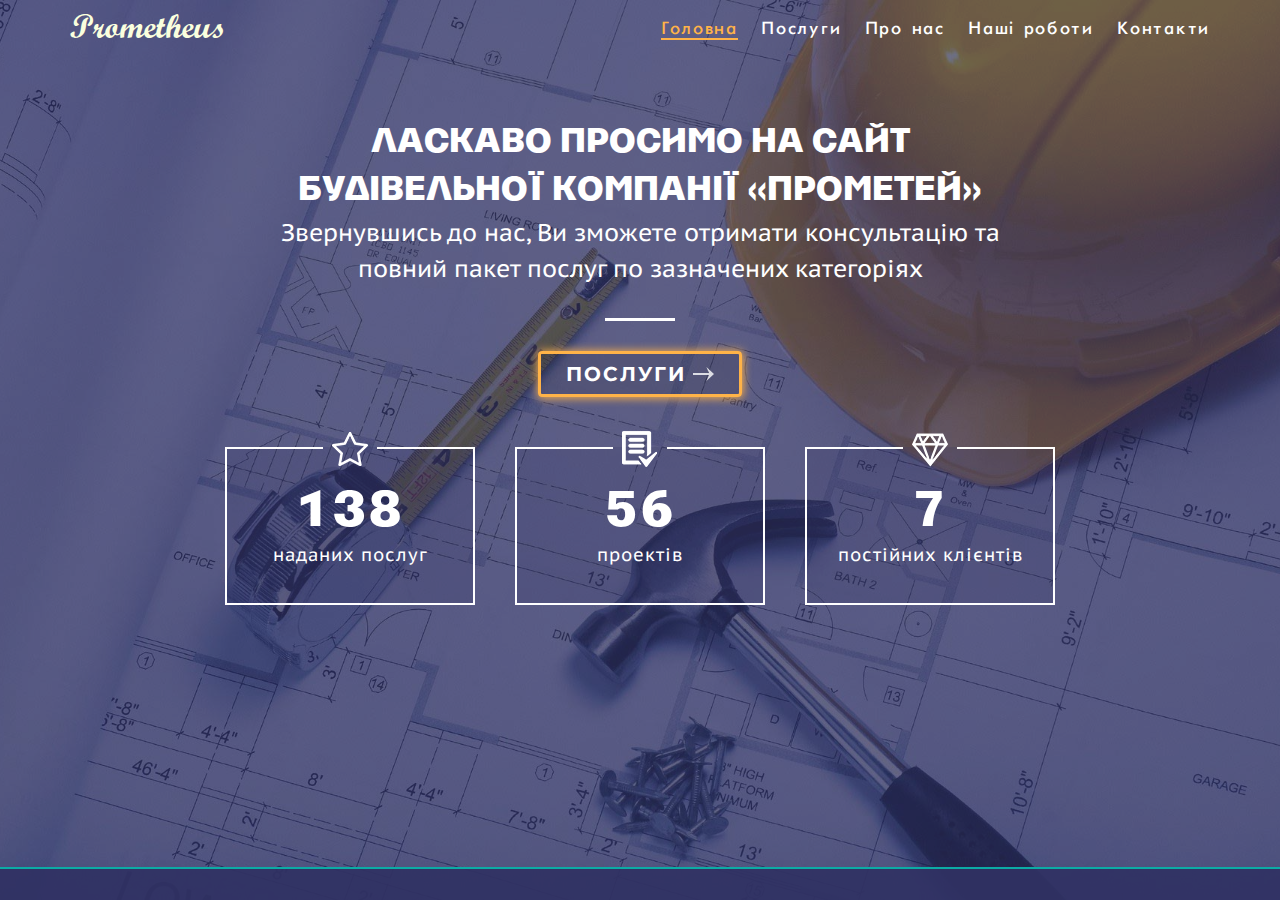
==== index.html @ 75ffff32 "Update index.html" ====
<!DOCTYPE html>
<html>
<head>
	<meta charset="utf-8">
	<title>Prometheus | Головна (Alpha)</title>
	<meta name="viewport" content="width=device-width">
	<link rel="shortcut icon" href="assets/img/icons/torch16.ico" type="image/x-icon">
	<link rel="stylesheet" type="text/css" href="assets/css/style.css">
</head>
<body>
	<div class="wrapper">
		<div class="container">
			<header class="header">
				<div class="header-items">
					<a href="https://whilestudent.github.io/prometheus/" class="header__logo">Prometheus</a>
					<div class="header__burger"><span></span></div>
					<nav class="header__menu">
						<ul>
							<li class="header__link header__link_active"><a href="/index.html">Головна</a></li>
							<li class="header__link"><a href="#">Послуги</a></li>
							<li class="header__link"><a href="#">Про нас</a></li>
							<li class="header__link"><a href="#">Нашi роботи</a></li>
							<li class="header__link"><a href="#">Контакти</a></li>
						</ul>
					</nav>
				</div>
			</header>
			<main class="content">
				<div class="welcome-text">
					<div class="welcome-text__title">Ласкаво просимо на сайт будівельної компанії «Прометей»</div>
					<div class="welcome-text__subtitle">Звернувшись до нас, Ви зможете отримати консультацію та повний пакет послуг по зазначених категоріях</div>
				</div>
				<a class="button-services" href="#">
					<span>Послуги</span>
				</a>

				<div class="progress">
					<div class="progress__item">
						<span class="progress__item-icon star"></span>
						<p class="progress__count">138</p>
						<p class="progress__text">наданих послуг</p>
					</div>

					<div class="progress__item">
						<span class="progress__item-icon tasks"></span>
						<p class="progress__count">56</p>
						<p class="progress__text">проектів</p>
					</div>
					<div class="progress__item">
						<span class="progress__item-icon favourite"></span>
						<p class="progress__count">7</p>
						<p class="progress__text">постійних клієнтів</p>
					</div>
				</div>

			</main>
			<footer class="footer">
				
			</footer>
		</div>
	</div>
	<script src="https://code.jquery.com/jquery-3.5.1.min.js"></script>
	<script src="assets/js/script.js"></script>
</body>
</html>
---- assets/css/style.css ----
/*null*/
*{
	padding: 0;
	margin: 0;
	border: 0;
}
*,*:before,*:after{
	-moz-box-sizing: border-box;
	-webkit-box-sizing: border-box;
	box-sizing: border-box;
}
:focus,:active{outline: none;}
a:focus,a:active{outline: none;}
nav,footer,header,aside{display: block;}
html,body{
	height: 100%;
	width: 100%;
	font-size: 100%;
	line-height: 1;
	font-size: 14px;
	-ms-text-size-adjust: 100%;
	-moz-text-size-adjust: 100%;
	-webkit-text-size-adjust: 100%;
}
input,button,textarea{font-family:inherit;}
input::-ms-clear{display: none;}
button{cursor: pointer;}
button::-moz-focus-inner {padding:0;border:0;}
a, a:visited{text-decoration:none;color:#fff;}
a:hover{text-decoration: none;}
ul li{list-style: none;}
img{vertical-align: top;}
h1,h2,h3,h4,h5,h6{font-size:inherit;font-weight: 400;}
/*--------------------*/
@font-face {
	font-family: 'ScriptMT-Bold';
	src: url('../fonts/ScriptMT-Bold.eot');
	src: local('☺'), url('../fonts/ScriptMT-Bold.woff') format('woff'), url('../fonts/ScriptMT-Bold.ttf') format('truetype'), url('../fonts/ScriptMT-Bold.svg') format('svg');
	font-weight: normal;
	font-style: normal;
}

@font-face {
	font-family: 'FuturaNormal';
	src: url('../fonts/FuturaNormal.eot');
	src: local('☺'), url('../fonts/FuturaNormal.woff') format('woff'), url('../fonts/FuturaNormal.ttf') format('truetype'), url('../fonts/FuturaNormal.svg') format('svg');
	font-weight: normal;
	font-style: normal;
}
@font-face {
	font-family: 'Parangon530C';
	src: url('../fonts/Parangon530C.eot');
	src: local('☺'), url('../fonts/Parangon530C.woff') format('woff'), url('../fonts/Parangon530C.ttf') format('truetype'), url('../fonts/Parangon530C.svg') format('svg');
	font-weight: normal;
	font-style: normal;
}
@font-face {
	font-family: 'PTSansCaption';
	src: url('../fonts/PTSansCaption.eot');
	src: local('☺'), url('../fonts/PTSansCaption.woff') format('woff'), url('../fonts/PTSansCaption.ttf') format('truetype'), url('../fonts/PTSansCaption.svg') format('svg');
	font-weight: normal;
	font-style: normal;
}
@font-face {
	font-family: 'MontserratBold';
	src: url('../fonts/MontserratBold.eot');
	src: local('☺'), url('../fonts/MontserratBold.woff') format('woff'), url('../fonts/MontserratBold.ttf') format('truetype'), url('../fonts/MontserratBold.svg') format('svg');
	font-weight: normal;
	font-style: normal;
}

body, html { 
    width: 100%;
    height: 100%;
}

body {
	background-image: url(../img/background/background.jpg);
	background-color: #303263;
	background-position: center center;
	background-attachment: fixed;
	background-repeat: no-repeat;
	background-size: cover;
	position: relative;
}
.wrapper {
	position: absolute;
	background-color: rgba(48, 50, 99, 0.7);
	background-attachment: fixed;
	background-size: cover;
    width: 100%;
    height: 100vh;
	overflow: auto;
}
.container {
	max-width: 100%;
	min-height: 100vh;
	margin: 0 auto;
	padding: 10px 0 0;
	display: flex;
	flex-direction: column;
}

/*Header*/
.header {
	flex: 0 0 auto;
	height: 40px;
}
.header-items {
	max-width: 1160px;
	margin: 0 auto;
	padding: 0 10px;
	display: flex;
	justify-content: space-between;
}
.header__logo {
	color: #faffde;
	font-size: 34px;
	font-family: 'ScriptMT-Bold', sans-serif;
	font-weight: 700;
}
.header__link {
	display: inline;
	margin: 0 0 0 20px;
	line-height: 40px;
}

.header__link:nth-child(1) {
	margin: 0;
}
.header__link a {
	color: #fff;
	font-size: 20px;
	letter-spacing: 1.7px;
	font-family: 'FuturaNormal', sans-serif;
	transition-duration: 0.4s;
}
.header__link a:hover {
	color: #ffb348;
}
.header__link_active a {
	color: #ffb348;
	border-bottom: 2px solid #ffb348;
}

@media(max-width: 767px){
	.container {padding: 0;}
	.header {
		background-color: #303263;
		border-bottom: 2px solid #0caba5;
	}
	.header__logo {z-index: 0;}
/*Burger icon*/
	.header__burger {
		align-self: center;
		display: block;
		position: relative;
		width: 30px;
		height: 20px;
		z-index: 3;
	}
	.header__burger:before,
	.header__burger:after {
		content: '';
		background-color: #fff;
		position: absolute;
		left: 0;
		width: 100%;
		height: 2px;
		transition: all 0.3s ease 0s;
	}
	.header__burger:before {
		top: 0;
	}
	.header__burger:after {
		bottom: 0;
	}
	.header__burger span {
		position: absolute;
		width: 100%;
		height: 2px;
		background-color: #fff;
		left: 0;
		top: 9px;
		transition: all 0.3s ease 0s;
	}
/*Burger menu*/
	.header__menu { 
		position: fixed;
		top: -300%;
		left: 0;
		width: 100%;
		height: 100%;
		background-color: #303263;
		transition: all 0.3s ease 0s;
		z-index: 2;
		overflow: auto;
	}
	.header__menu ul {
	/*	border: 2px solid #fff;  */
		max-width: 300px;
		margin: 40px auto;
	}

	.header__link a {
		text-align: center;
		display: block;
		margin: 0;
		font-size: 30px;
		line-height: 20px;
		border-bottom: none;
		padding: 0;
	}
	.header__burger.active:before {
		transform: rotate(45deg);
		top: 9px;
	}
	.header__burger.active:after {
		transform: rotate(-45deg);
		bottom: 9px;
	}
	.header__burger.active span {
		display: none;
	}
	.header__menu.active {
		top: 0px;
	}
}

/*Main*/
.content {
	flex: 0 0 auto;
	display: flex;
	flex-direction: column;
	align-items: center;
	padding: 70px 0 20px 0;
}

.welcome-text {
	max-width: 780px;
	margin: 0 auto;
	text-align: center;
}
.welcome-text__title {
	font-family: 'Parangon530C', sans-serif;
	text-transform: uppercase;
	color: #fff;
	font-size: 34px;
	line-height: 48px;
}
.welcome-text__subtitle {
	font-family: 'PTSansCaption', sans-serif;
	color: #fff;
	font-size: 24px;
	line-height: 36px;
}
.welcome-text__subtitle:after {
	content: '';
	display: block;
	width: 70px;
	height: 3px;
	background-color: #fff;
	margin: 30px auto 0;
}
.button-services {
	display: inline-block;
	margin: 30px auto 0;
	padding: 10px 25px;
	background-color: rgba(0, 0, 0, 0.1);
	border: 3px solid #ffb348;
	box-shadow: 0.5px 0.5px 10px #ffb348;
	border-radius: 4px;
	font-family: 'MontserratBold', sans-serif;
	font-size: 20px;
	line-height: 20px;
	text-transform: uppercase;
	letter-spacing: 2px;
	color: #fff;
	transition-duration: 0.5s;
}
.button-services span {
	background: url(../img/icons/arrow.svg) right no-repeat;
	padding: 0 28px 0 0;
}
.button-services:hover {
	background-color: #303263;
}

.progress {
	width: 850px;
	padding: 50px 10px 0;
	margin: 0 auto;
	display: flex;
	justify-content: space-between;
}
.progress__item {
	border: 2px solid #fff;
	width: 250px;
	height: 158px;
	position: relative;
	border-top-color: transparent;
	background-color: rgba(48, 50, 99, 0.2);
}
.progress__item:before {
  content: '';
  top: -2px;
  left: -2px;
  width: 40%;
  height: 2px;
  background: #fff;
  position: absolute;
}
.progress__item:after {
  content: '';
  top: -2px;
  right: -2px;
  width: 40%;
  height: 2px;
  background: #fff;
  position: absolute;
}
.progress__item-icon {
 	width: 36px;
 	height: 36px;
    background-repeat: no-repeat;
    display: inline-block;
    position: absolute;
 	transform: translate(-50%, -50%);
 	left: 50%;
}
.star {
	background-image: url(../img/icons/star36.png);
}
.tasks {
	background-image: url(../img/icons/tasks36.png);
}
.favourite {
	background-image: url(../img/icons/favourite36.png);
}
.progress__count {
	padding: 40px 0 0 0;
	text-align: center;
	font-size: 50px;
	font-family: 'Parangon530C', sans-serif;
	color: #fff;
	letter-spacing: 2px;
}
.progress__text {
	padding: 8px 0 0 0;
	text-align: center;
	text-transform: lowercase;
	font-size: 18px;
	font-family: 'PTSansCaption', sans-serif;
	color: #fff;
	letter-spacing: 1px;
}

@media (max-width: 768px) {
	.content {
		padding: 20px 20px 20px;
		flex: 1 0 auto;
	}
	.welcome-text__title {
		font-size: 18px;
		line-height: 24px;
		text-shadow: 1px 0px #000;
	}
	.welcome-text__subtitle {
		font-size: 16px;
		line-height: 20px;
		text-shadow: 1px 0px #000;
	}
	.welcome-text__subtitle:after {
		width: 60px;
		margin: 15px auto 0;
	}
	.button-services {
		margin: 20px auto 0;
		text-shadow: 1px 0px #000;
	}
	.progress {
		width: 275px;
		height: 570px;
		padding: 40px 10px 0;
		flex-direction: column;
	}
	.progress__item {
		border: 2px solid #fff;
		width: 250px;
		height: 158px;
		position: relative;
		border-top-color: transparent;
		background-color: rgba(48, 50, 99, 0.2);
	}
}

/*Footer*/
.footer {
	margin-top: auto;
	height: 33px;
	background-color: rgba(48, 50, 99, 0.93);
	border-top: 2px solid #0caba5;
}
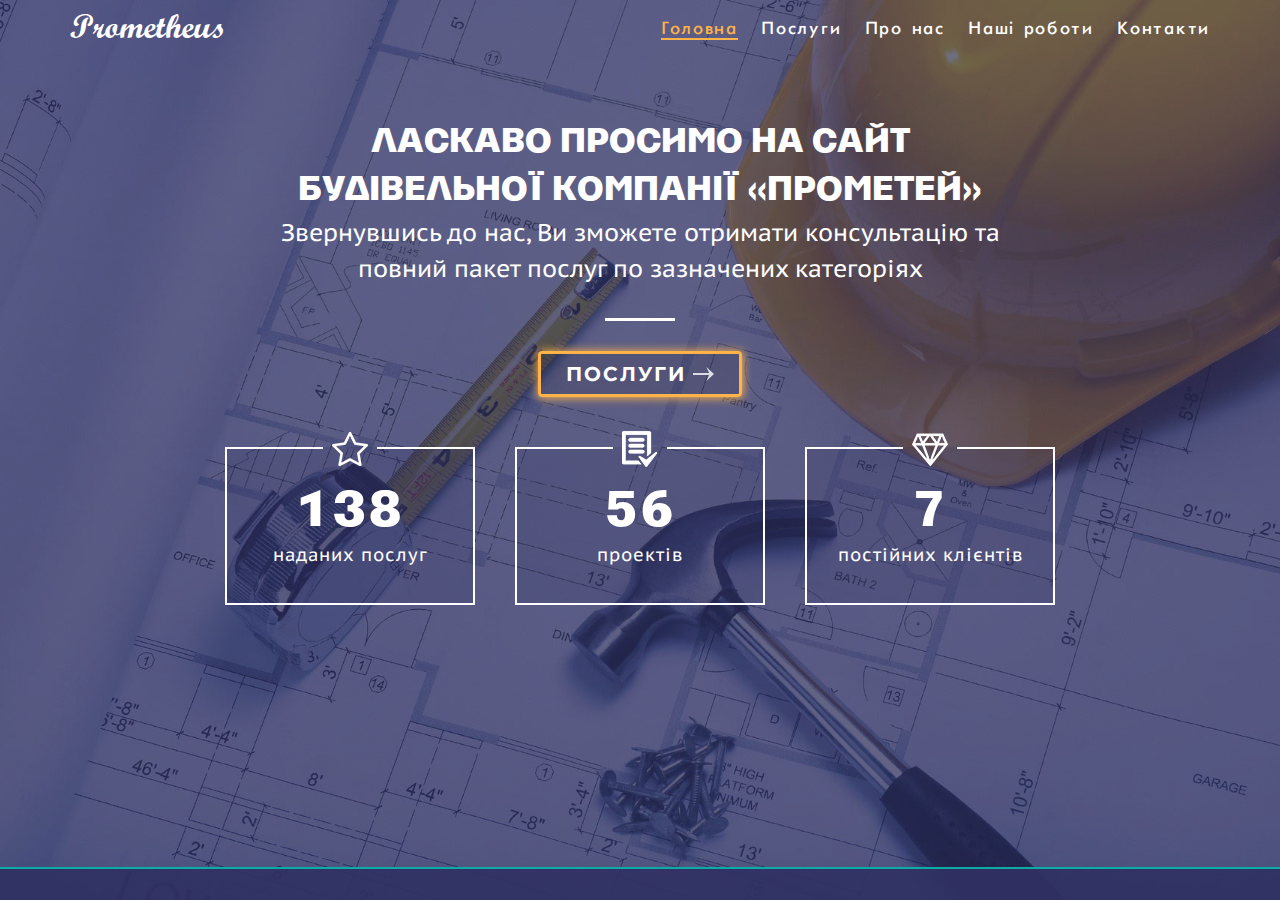
==== commit fee112a7: "Add files via upload" ====
--- a/index.html
+++ b/index.html
@@ -12,15 +12,15 @@
 		<div class="container">
 			<header class="header">
 				<div class="header-items">
-					<a href="https://whilestudent.github.io/prometheus/" class="header__logo">Prometheus</a>
+					<a href="/" class="header__logo">Prometheus</a>
 					<div class="header__burger"><span></span></div>
 					<nav class="header__menu">
 						<ul>
-							<li class="header__link header__link_active"><a href="/index.html">Головна</a></li>
-							<li class="header__link"><a href="#">Послуги</a></li>
-							<li class="header__link"><a href="#">Про нас</a></li>
-							<li class="header__link"><a href="#">Нашi роботи</a></li>
-							<li class="header__link"><a href="#">Контакти</a></li>
+							<li class="header__link header__link_active"><a href="/">Головна</a></li>
+							<li class="header__link"><a href="error.html">Послуги</a></li>
+							<li class="header__link"><a href="error.html">Про нас</a></li>
+							<li class="header__link"><a href="error.html">Нашi роботи</a></li>
+							<li class="header__link"><a href="error.html">Контакти</a></li>
 						</ul>
 					</nav>
 				</div>
@@ -62,4 +62,4 @@
 	<script src="https://code.jquery.com/jquery-3.5.1.min.js"></script>
 	<script src="assets/js/script.js"></script>
 </body>
-</html>
+</html>--- a/assets/css/style.css
+++ b/assets/css/style.css
@@ -114,7 +114,7 @@
 	justify-content: space-between;
 }
 .header__logo {
-	color: #faffde;
+	color: #fff;
 	font-size: 34px;
 	font-family: 'ScriptMT-Bold', sans-serif;
 	font-weight: 700;
@@ -400,4 +400,18 @@
 	height: 33px;
 	background-color: rgba(48, 50, 99, 0.93);
 	border-top: 2px solid #0caba5;
-}+}
+
+/*Error page*/
+.error-text {
+	color: #ffb348;
+	font-size: 24px;
+	margin-bottom: 10px;
+	
+}
+
+.error {
+	border-radius: 50px;
+	max-width: 100%;
+}
+
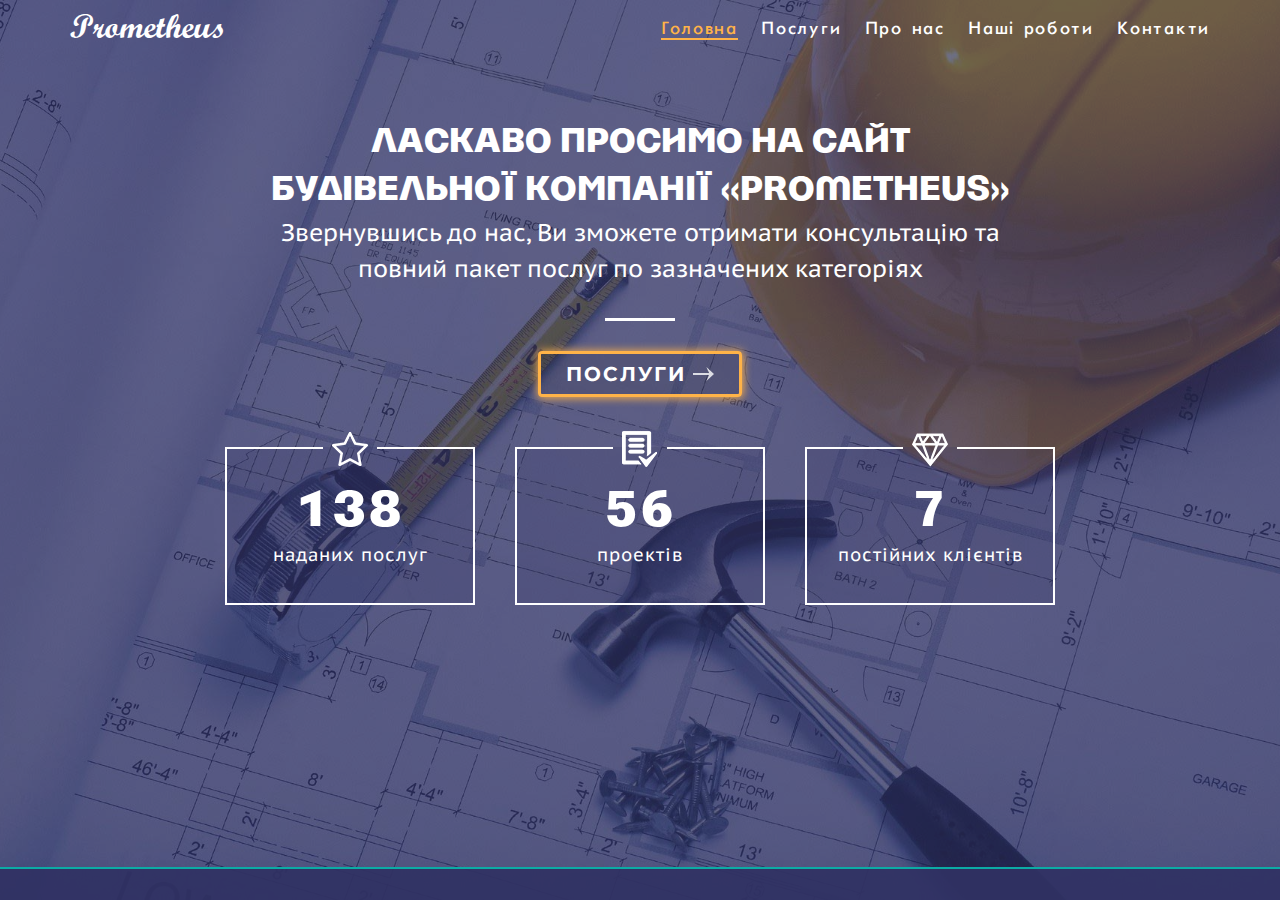
==== commit bb7b3183: "Update index.html" ====
--- a/index.html
+++ b/index.html
@@ -12,11 +12,11 @@
 		<div class="container">
 			<header class="header">
 				<div class="header-items">
-					<a href="/" class="header__logo">Prometheus</a>
+					<a href="https://whilestudent.github.io/prometheus/index.html" class="header__logo">Prometheus</a>
 					<div class="header__burger"><span></span></div>
 					<nav class="header__menu">
 						<ul>
-							<li class="header__link header__link_active"><a href="/">Головна</a></li>
+							<li class="header__link header__link_active"><a href="https://whilestudent.github.io/prometheus/index.html">Головна</a></li>
 							<li class="header__link"><a href="error.html">Послуги</a></li>
 							<li class="header__link"><a href="error.html">Про нас</a></li>
 							<li class="header__link"><a href="error.html">Нашi роботи</a></li>
@@ -27,7 +27,7 @@
 			</header>
 			<main class="content">
 				<div class="welcome-text">
-					<div class="welcome-text__title">Ласкаво просимо на сайт будівельної компанії «Прометей»</div>
+					<div class="welcome-text__title">Ласкаво просимо на сайт будівельної компанії «Prometheus»</div>
 					<div class="welcome-text__subtitle">Звернувшись до нас, Ви зможете отримати консультацію та повний пакет послуг по зазначених категоріях</div>
 				</div>
 				<a class="button-services" href="#">
@@ -62,4 +62,4 @@
 	<script src="https://code.jquery.com/jquery-3.5.1.min.js"></script>
 	<script src="assets/js/script.js"></script>
 </body>
-</html>+</html>
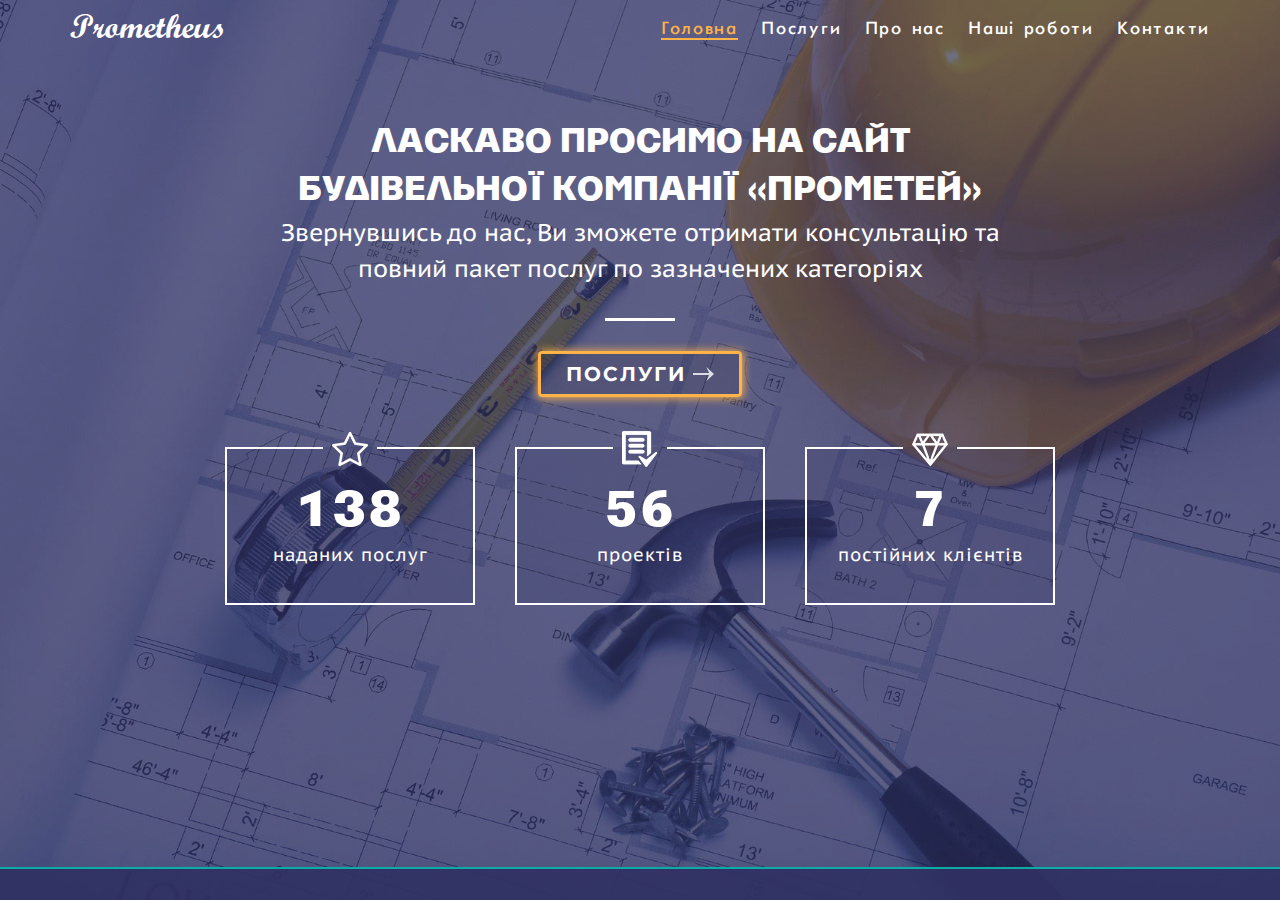
==== commit 4877422d: "Update index.html" ====
--- a/index.html
+++ b/index.html
@@ -2,7 +2,7 @@
 <html>
 <head>
 	<meta charset="utf-8">
-	<title>Prometheus | Головна (Alpha)</title>
+	<title>Прометей | Головна</title>
 	<meta name="viewport" content="width=device-width">
 	<link rel="shortcut icon" href="assets/img/icons/torch16.ico" type="image/x-icon">
 	<link rel="stylesheet" type="text/css" href="assets/css/style.css">
@@ -27,7 +27,7 @@
 			</header>
 			<main class="content">
 				<div class="welcome-text">
-					<div class="welcome-text__title">Ласкаво просимо на сайт будівельної компанії «Prometheus»</div>
+					<div class="welcome-text__title">Ласкаво просимо на сайт будівельної компанії «Прометей»</div>
 					<div class="welcome-text__subtitle">Звернувшись до нас, Ви зможете отримати консультацію та повний пакет послуг по зазначених категоріях</div>
 				</div>
 				<a class="button-services" href="#">
